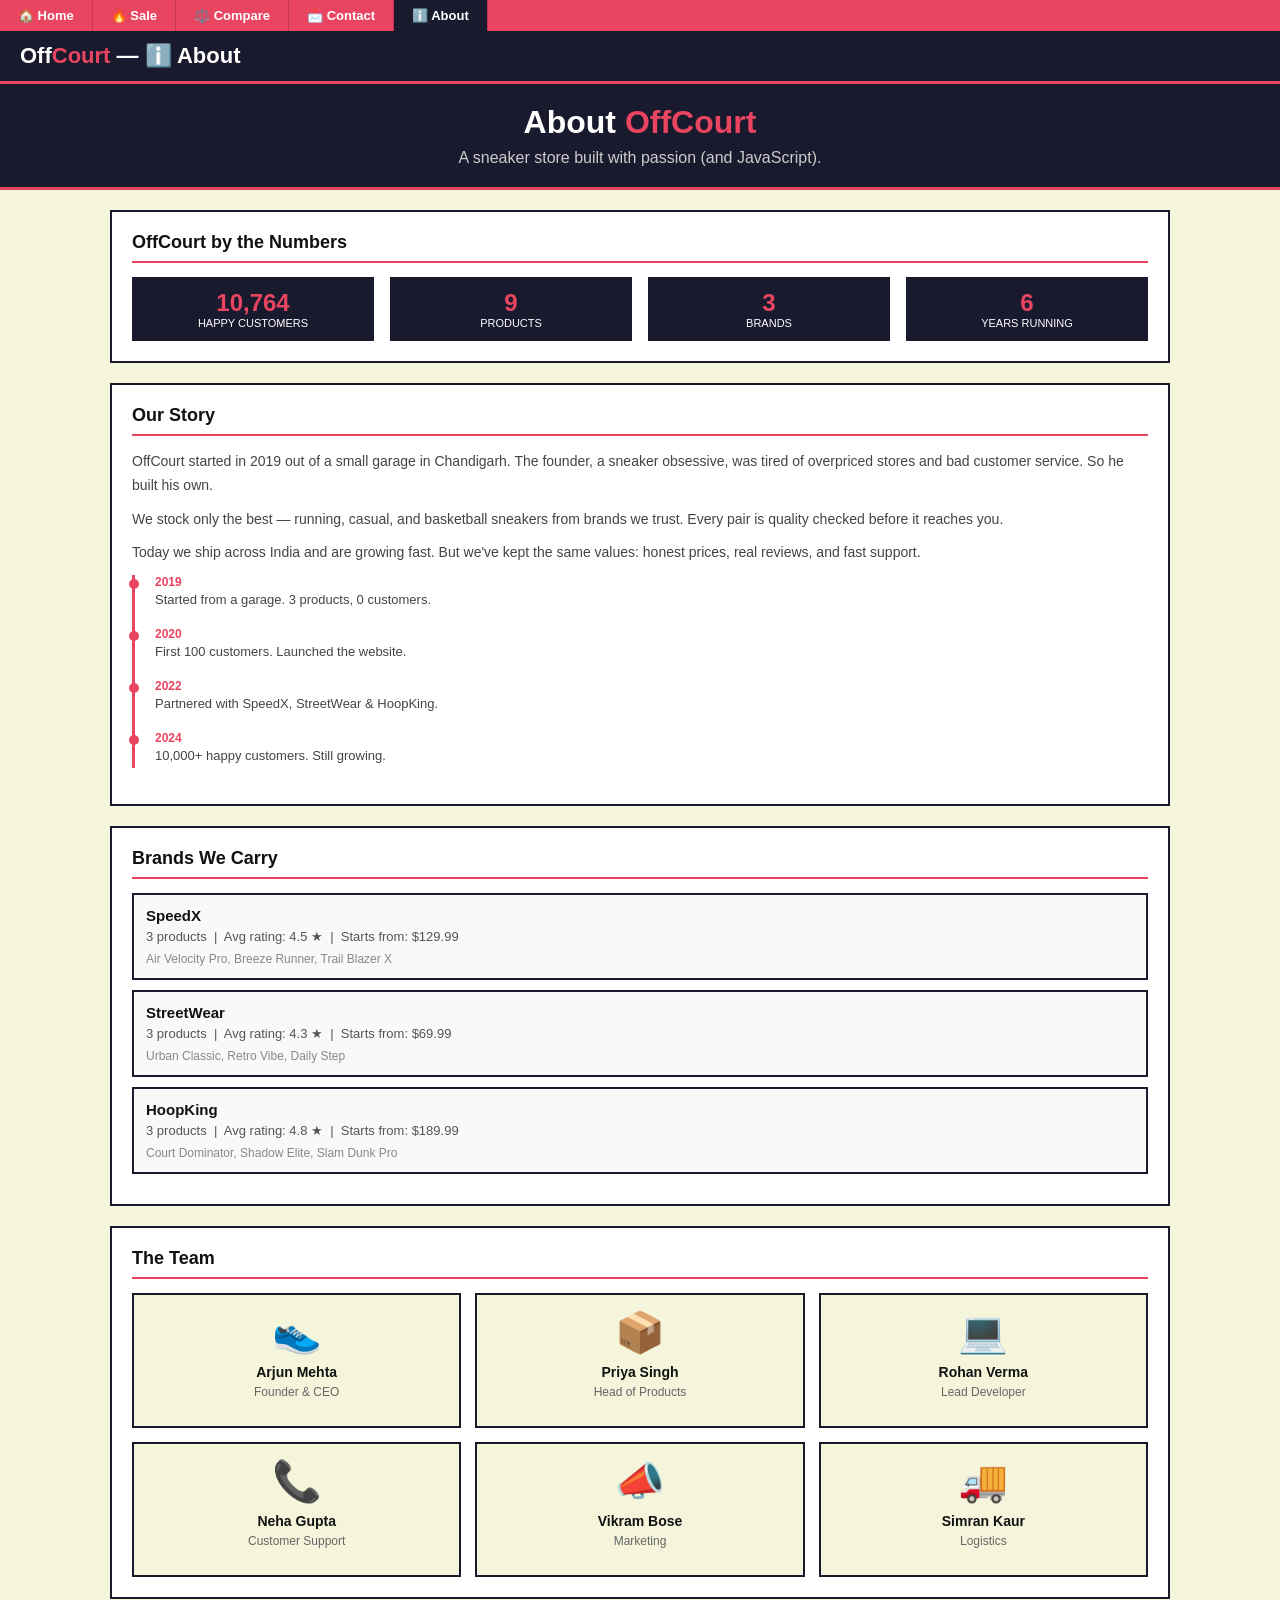
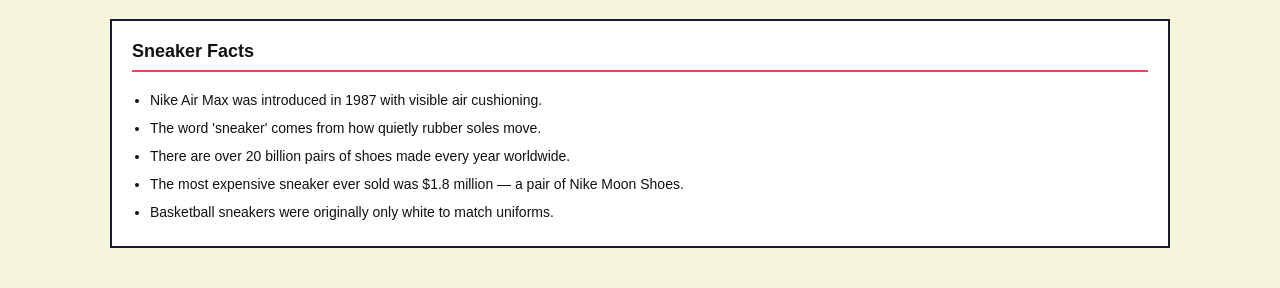
==== about.html @ d86528bd "new commit" ====
<!DOCTYPE html>
<html lang="en">
<head>
  <meta charset="UTF-8" />
  <title>OffCourt — About</title>
  <link rel="stylesheet" href="style.css" />
  <style>
    .about-section { background: white; border: 2px solid #1a1a2e; padding: 20px; margin-bottom: 20px; }
    .about-section h2 { font-size: 18px; border-bottom: 2px solid #e94560; padding-bottom: 8px; margin-bottom: 14px; }
    .about-section p { font-size: 14px; color: #444; line-height: 1.7; margin-bottom: 10px; }
    .team-grid { display: grid; grid-template-columns: repeat(3, 1fr); gap: 14px; }
    @media (max-width: 600px) { .team-grid { grid-template-columns: 1fr; } }
    .team-card { background: #f5f5dc; border: 2px solid #1a1a2e; padding: 14px; text-align: center; }
    .team-card .avatar { font-size: 40px; margin-bottom: 8px; }
    .team-card h4 { font-size: 14px; margin-bottom: 2px; }
    .team-card p { font-size: 12px; color: #666; }
    .timeline { border-left: 3px solid #e94560; padding-left: 20px; margin-top: 10px; }
    .timeline-item { margin-bottom: 16px; position: relative; }
    .timeline-item::before { content: ""; position: absolute; left: -26px; top: 4px; width: 10px; height: 10px; background: #e94560; border-radius: 50%; }
    .timeline-item .year { font-size: 12px; font-weight: bold; color: #e94560; }
    .timeline-item p { font-size: 13px; color: #444; }
    .brand-stat { display: flex; gap: 16px; flex-wrap: wrap; margin-top: 10px; }
    .brand-stat-item { background: #1a1a2e; color: white; padding: 12px 20px; text-align: center; flex: 1; min-width: 120px; }
    .brand-stat-item .num { font-size: 24px; font-weight: bold; color: #e94560; }
    .brand-stat-item .lbl { font-size: 11px; text-transform: uppercase; }
    .counter-num { font-size: 24px; font-weight: bold; color: #e94560; }
  </style>
</head>
<body>

  <div class="page-nav">
    <a href="index.html">🏠 Home</a>
    <a href="sale.html">🔥 Sale</a>
    <a href="compare.html">⚖️ Compare</a>
    <a href="contact.html">📩 Contact</a>
    <a href="about.html" class="active">ℹ️ About</a>
  </div>

  <nav class="navbar">
    <h1>Off<span>Court</span> — ℹ️ About</h1>
  </nav>

  <div class="hero" style="padding:20px;">
    <h2>About <span>OffCourt</span></h2>
    <p>A sneaker store built with passion (and JavaScript).</p>
  </div>

  <div class="main">

    <!-- LIVE STATS — powered by JS counters -->
    <div class="about-section">
      <h2>OffCourt by the Numbers</h2>
      <div class="brand-stat">
        <div class="brand-stat-item">
          <div class="counter-num" id="cnt-customers">0</div>
          <div class="lbl">Happy Customers</div>
        </div>
        <div class="brand-stat-item">
          <div class="counter-num" id="cnt-products">0</div>
          <div class="lbl">Products</div>
        </div>
        <div class="brand-stat-item">
          <div class="counter-num" id="cnt-brands">0</div>
          <div class="lbl">Brands</div>
        </div>
        <div class="brand-stat-item">
          <div class="counter-num" id="cnt-years">0</div>
          <div class="lbl">Years Running</div>
        </div>
      </div>
    </div>

    <!-- OUR STORY -->
    <div class="about-section">
      <h2>Our Story</h2>
      <p>OffCourt started in 2019 out of a small garage in Chandigarh. The founder, a sneaker obsessive, was tired of overpriced stores and bad customer service. So he built his own.</p>
      <p>We stock only the best — running, casual, and basketball sneakers from brands we trust. Every pair is quality checked before it reaches you.</p>
      <p>Today we ship across India and are growing fast. But we've kept the same values: honest prices, real reviews, and fast support.</p>
      <div class="timeline">
        <div class="timeline-item"><div class="year">2019</div><p>Started from a garage. 3 products, 0 customers.</p></div>
        <div class="timeline-item"><div class="year">2020</div><p>First 100 customers. Launched the website.</p></div>
        <div class="timeline-item"><div class="year">2022</div><p>Partnered with SpeedX, StreetWear & HoopKing.</p></div>
        <div class="timeline-item"><div class="year">2024</div><p>10,000+ happy customers. Still growing.</p></div>
      </div>
    </div>

    <!-- BRANDS WE CARRY -->
    <div class="about-section">
      <h2>Brands We Carry</h2>
      <div id="brands-list"></div>
    </div>

    <!-- TEAM -->
    <div class="about-section">
      <h2>The Team</h2>
      <div class="team-grid" id="team-grid"></div>
    </div>

    <!-- FUN SNEAKER FACTS — generated with a loop -->
    <div class="about-section">
      <h2>Sneaker Facts</h2>
      <ul id="facts-list" style="padding-left:18px; font-size:14px; line-height:2;"></ul>
    </div>

  </div>

  <script>
  
  const STORE_NAME    = "OffCourt";
  const FOUNDED_YEAR  = 2019;
  const IS_HIRING     = true;

  console.log("typeof FOUNDED_YEAR:", typeof FOUNDED_YEAR);
  console.log("typeof IS_HIRING:", typeof IS_HIRING);

  
  const targets = { customers: 12400, products: 9, brands: 3, years: 6 };

  function animateCounter(id, target) {
    var current = 0;
    var step    = Math.ceil(target / 60); 
    var timer   = setInterval(function() { 
      current += step;
      if (current >= target) { current = target; clearInterval(timer); }
      document.getElementById(id).textContent = current.toLocaleString();
    }, 30);
  }

  
  for (var key in targets) {
    animateCounter("cnt-" + key, targets[key]);
  }

  
  function formatPrice(p, sym) {
    if (sym === undefined) sym = "$";
    return typeof p === "number" ? sym + p.toFixed(2) : sym + "0.00";
  }

  const sneakers = [
    { id:1, name:"Air Velocity Pro",  brand:"SpeedX",     price:159.99, category:"running",    rating:4.7 },
    { id:2, name:"Urban Classic",     brand:"StreetWear", price:89.99,  category:"casual",     rating:4.3 },
    { id:3, name:"Court Dominator",   brand:"HoopKing",   price:199.99, category:"basketball", rating:4.9 },
    { id:4, name:"Breeze Runner",     brand:"SpeedX",     price:129.99, category:"running",    rating:4.5 },
    { id:5, name:"Retro Vibe",        brand:"StreetWear", price:109.99, category:"casual",     rating:4.6 },
    { id:6, name:"Shadow Elite",      brand:"HoopKing",   price:219.99, category:"basketball", rating:4.8 },
    { id:7, name:"Trail Blazer X",    brand:"SpeedX",     price:174.99, category:"running",    rating:4.4 },
    { id:8, name:"Daily Step",        brand:"StreetWear", price:69.99,  category:"casual",     rating:4.1 },
    { id:9, name:"Slam Dunk Pro",     brand:"HoopKing",   price:189.99, category:"basketball", rating:4.7 },
  ];

  
  const byBrand = sneakers.reduce(function(acc, s) {
    if (!acc[s.brand]) acc[s.brand] = [];
    acc[s.brand].push(s);
    return acc;
  }, {});

  
  var brandHTML = "";
  for (var brand in byBrand) {
    const items     = byBrand[brand];
    
    const avgRating = items.reduce((a, s) => a + s.rating, 0) / items.length;
    
    const cheapest  = items.reduce((min, s) => s.price < min.price ? s : min);
    brandHTML +=
      "<div style='background:#f9f9f9;border:2px solid #1a1a2e;padding:12px;margin-bottom:10px;'>" +
        "<b style='font-size:15px;'>" + brand + "</b>" +
        "<div style='font-size:13px;color:#555;margin-top:4px;'>" +
          items.length + " products &nbsp;|&nbsp; " +
          "Avg rating: " + avgRating.toFixed(1) + " ★ &nbsp;|&nbsp; " +
          "Starts from: " + formatPrice(cheapest.price) +
        "</div>" +
        "<div style='margin-top:8px;font-size:12px;color:#888;'>" +
          items.map(s => s.name).join(", ") +
        "</div>" +
      "</div>";
  }
  document.getElementById("brands-list").innerHTML = brandHTML;

  
  const team = [
    { name: "Arjun Mehta",   role: "Founder & CEO",     emoji: "👟" },
    { name: "Priya Singh",   role: "Head of Products",  emoji: "📦" },
    { name: "Rohan Verma",   role: "Lead Developer",    emoji: "💻" },
    { name: "Neha Gupta",    role: "Customer Support",  emoji: "📞" },
    { name: "Vikram Bose",   role: "Marketing",         emoji: "📣" },
    { name: "Simran Kaur",   role: "Logistics",         emoji: "🚚" },
  ];

  document.getElementById("team-grid").innerHTML = team.map(function(m) {
    return (
      "<div class='team-card'>" +
        "<div class='avatar'>" + m.emoji + "</div>" +
        "<h4>" + m.name + "</h4>" +
        "<p>" + m.role + "</p>" +
      "</div>"
    );
  }).join("");

  
  const facts = [
    "Nike Air Max was introduced in 1987 with visible air cushioning.",
    "The word 'sneaker' comes from how quietly rubber soles move.",
    "There are over 20 billion pairs of shoes made every year worldwide.",
    "The most expensive sneaker ever sold was $1.8 million — a pair of Nike Moon Shoes.",
    "Basketball sneakers were originally only white to match uniforms.",
  ];

  var factsHTML = "";
  var i = 0;
  
  while (i < facts.length) {
    factsHTML += "<li>" + facts[i] + "</li>";
    i++;
  }
  document.getElementById("facts-list").innerHTML = factsHTML;

  console.log(`${STORE_NAME} | Founded: ${FOUNDED_YEAR} | Hiring: ${IS_HIRING}`);
  </script>
</body>
</html>
---- style.css ----
.page-nav { background: #e94560; display: flex; gap: 0; }
.page-nav a { color: white; text-decoration: none; padding: 8px 18px; font-size: 13px; font-weight: bold; border-right: 1px solid #c73652; }
.page-nav a:hover, .page-nav a.active { background: #1a1a2e; }

* { box-sizing: border-box; margin: 0; padding: 0; }

body { background: #f5f5dc; font-family: Arial, sans-serif; color: #111; }

.navbar { background: #1a1a2e; color: white; padding: 12px 20px; display: flex; align-items: center; justify-content: space-between; border-bottom: 3px solid #e94560; }
.navbar h1 { font-size: 22px; }
.navbar h1 span { color: #e94560; }
.navbar button { background: #e94560; color: white; border: 2px solid white; padding: 6px 14px; cursor: pointer; font-size: 14px; font-weight: bold; margin-left: 8px; }
.navbar button:hover { background: #c73652; }

.hero { background: #1a1a2e; color: white; text-align: center; padding: 40px 20px; border-bottom: 3px solid #e94560; }
.hero h2 { font-size: 32px; margin-bottom: 8px; }
.hero h2 span { color: #e94560; }
.hero p { color: #ccc; }

.main { max-width: 1100px; margin: 0 auto; padding: 20px; }

.stats-row { display: flex; gap: 15px; margin-bottom: 20px; flex-wrap: wrap; }
.stat-box { background: white; border: 2px solid #1a1a2e; padding: 12px 20px; flex: 1; min-width: 150px; }
.stat-box .label { font-size: 11px; color: #888; text-transform: uppercase; font-weight: bold; }
.stat-box .value { font-size: 20px; font-weight: bold; color: #1a1a2e; margin-top: 4px; }

.filter-row { display: flex; align-items: center; gap: 10px; flex-wrap: wrap; margin-bottom: 20px; background: white; border: 2px solid #1a1a2e; padding: 12px; }
.filter-btn { background: #f0f0f0; border: 2px solid #1a1a2e; padding: 6px 14px; cursor: pointer; font-size: 13px; font-weight: bold; }
.filter-btn.active { background: #1a1a2e; color: white; }
.filter-btn:hover { background: #e94560; color: white; border-color: #e94560; }
.filter-row input, .filter-row select { border: 2px solid #1a1a2e; padding: 6px 10px; font-size: 13px; background: white; }
.filter-row input { width: 160px; }

.product-grid { display: grid; grid-template-columns: repeat(3, 1fr); gap: 18px; margin-bottom: 30px; }
@media (max-width: 768px) { .product-grid { grid-template-columns: repeat(2, 1fr); } }
@media (max-width: 480px) { .product-grid { grid-template-columns: 1fr; } }

.sneaker-card { background: white; border: 2px solid #1a1a2e; }
.sneaker-card img { width: 100%; height: 180px; object-fit: cover; display: block; border-bottom: 2px solid #1a1a2e; }
.card-body { padding: 12px; }
.card-brand { font-size: 10px; text-transform: uppercase; color: #888; font-weight: bold; }
.card-name { font-size: 15px; font-weight: bold; margin: 4px 0; color: #1a1a2e; }
.card-cat { font-size: 11px; font-weight: bold; padding: 2px 8px; display: inline-block; margin-bottom: 6px; }
.cat-running    { background: #fff3cd; color: #856404; border: 1px solid #ffc107; }
.cat-casual     { background: #d4edda; color: #155724; border: 1px solid #28a745; }
.cat-basketball { background: #f8d7da; color: #721c24; border: 1px solid #dc3545; }
.card-rating { color: #e94560; font-size: 13px; margin-bottom: 8px; }
.card-bottom { display: flex; align-items: center; justify-content: space-between; }
.card-price { font-size: 18px; font-weight: bold; color: #e94560; }
.card-actions { display: flex; gap: 6px; }
.add-btn { background: #1a1a2e; color: white; border: none; padding: 6px 12px; cursor: pointer; font-size: 12px; font-weight: bold; }
.add-btn:hover { background: #e94560; }
.wish-btn { background: white; color: #e94560; border: 2px solid #e94560; padding: 6px 10px; cursor: pointer; }
.wish-btn.wished { background: #e94560; color: white; }
.empty-state { text-align: center; padding: 40px; color: #888; grid-column: 1/-1; border: 2px dashed #ccc; background: white; }

.overlay { display: none; position: fixed; inset: 0; background: rgba(0,0,0,0.5); z-index: 40; }
.overlay.open { display: block; }
.sidebar { display: none; position: fixed; top: 0; right: 0; width: 340px; height: 100%; background: white; border-left: 3px solid #1a1a2e; z-index: 50; flex-direction: column; }
.sidebar.open { display: flex; }
.sidebar-header { background: #1a1a2e; color: white; padding: 14px 16px; display: flex; justify-content: space-between; align-items: center; border-bottom: 3px solid #e94560; }
.sidebar-header h3 { margin: 0; font-size: 16px; }
.close-btn { background: #e94560; color: white; border: none; padding: 4px 10px; cursor: pointer; font-weight: bold; }
.sidebar-body { flex: 1; overflow-y: auto; padding: 14px; }
.sidebar-footer { border-top: 3px solid #1a1a2e; padding: 14px; }

.cart-item { display: flex; gap: 10px; border: 2px solid #ddd; padding: 10px; margin-bottom: 10px; }
.cart-item img { width: 70px; height: 70px; object-fit: cover; }
.cart-item-info { flex: 1; }
.cart-item-name { font-weight: bold; font-size: 13px; margin-bottom: 3px; }
.cart-item-price { font-size: 12px; color: #888; margin-bottom: 6px; }
.qty-row { display: flex; align-items: center; gap: 8px; }
.qty-btn { background: #f0f0f0; border: 2px solid #1a1a2e; width: 26px; height: 26px; cursor: pointer; font-weight: bold; }
.qty-btn:hover { background: #e94560; color: white; border-color: #e94560; }
.qty-val { font-weight: bold; min-width: 20px; text-align: center; }
.remove-btn { background: none; border: none; color: #e94560; cursor: pointer; font-weight: bold; margin-left: auto; }

.promo-row { display: flex; gap: 8px; margin-bottom: 8px; }
.promo-row input { flex: 1; border: 2px solid #1a1a2e; padding: 6px 8px; font-size: 13px; }
.promo-row button { background: #1a1a2e; color: white; border: none; padding: 6px 12px; cursor: pointer; font-weight: bold; }
.promo-row button:hover { background: #e94560; }
.promo-msg { font-size: 12px; min-height: 16px; margin-bottom: 8px; }
.promo-msg.ok { color: green; font-weight: bold; }
.promo-msg.err { color: red; font-weight: bold; }
.discount-row { display: flex; justify-content: space-between; font-size: 13px; color: green; font-weight: bold; margin-bottom: 6px; }
.total-row { display: flex; justify-content: space-between; font-weight: bold; font-size: 17px; padding-top: 8px; border-top: 2px solid #1a1a2e; margin-bottom: 12px; }
.total-row span:last-child { color: #e94560; }
.checkout-btn { width: 100%; background: #e94560; color: white; border: none; padding: 10px; font-size: 15px; font-weight: bold; cursor: pointer; }
.checkout-btn:hover { background: #c73652; }

.wish-item { display: flex; gap: 10px; border: 2px solid #ddd; padding: 10px; margin-bottom: 10px; }
.wish-item img { width: 70px; height: 70px; object-fit: cover; }
.wish-item-info { flex: 1; }
.wish-item-name { font-weight: bold; font-size: 13px; margin-bottom: 4px; }
.wish-item-price { color: #e94560; font-weight: bold; font-size: 13px; margin-bottom: 8px; }
.wish-actions { display: flex; gap: 8px; }
.wish-add-btn { background: #1a1a2e; color: white; border: none; padding: 5px 10px; font-size: 12px; cursor: pointer; font-weight: bold; }
.wish-add-btn:hover { background: #e94560; }
.wish-remove-btn { background: none; border: 2px solid #e94560; color: #e94560; padding: 5px 10px; font-size: 12px; cursor: pointer; font-weight: bold; }

.toast { display: none; position: fixed; bottom: 20px; left: 50%; transform: translateX(-50%); background: #1a1a2e; color: white; padding: 10px 22px; font-size: 14px; font-weight: bold; z-index: 999; border: 2px solid #e94560; white-space: nowrap; }
.toast.show { display: block; }

.empty-msg { text-align: center; color: #888; padding: 30px 0; }
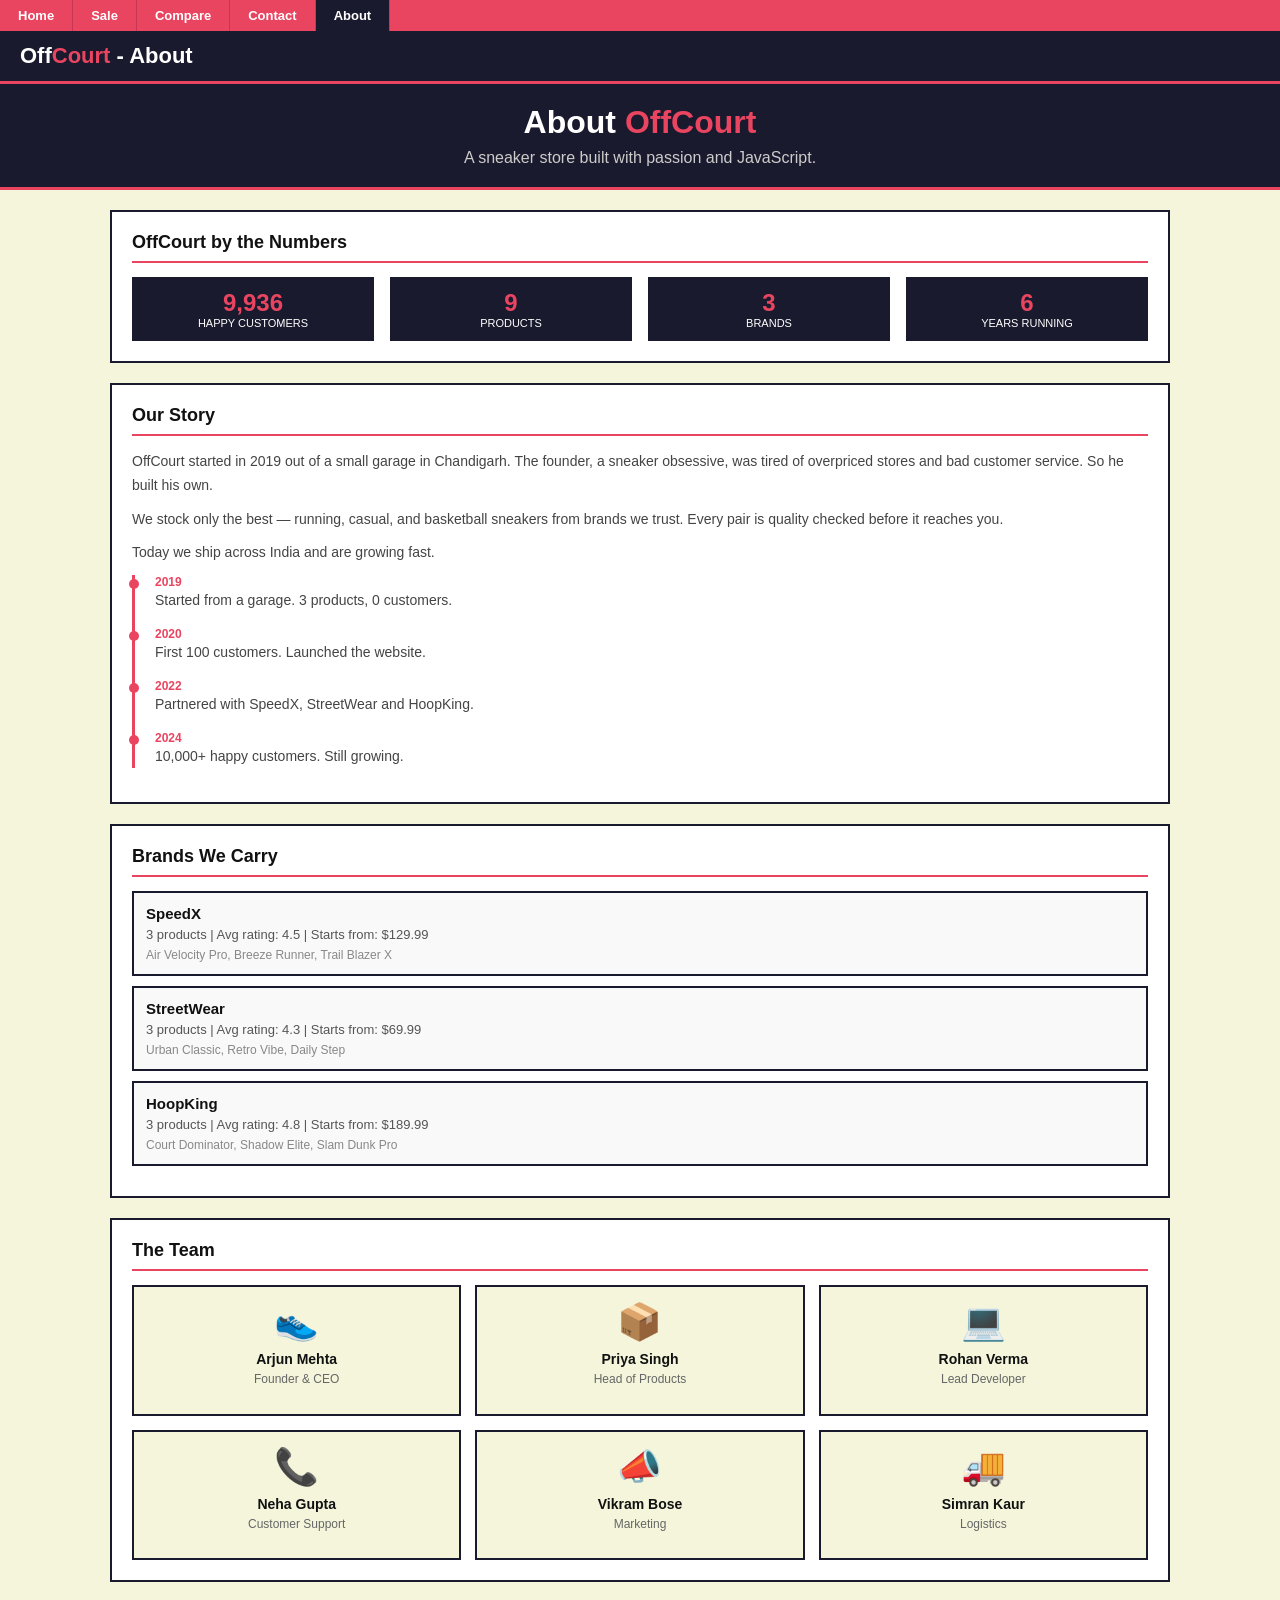
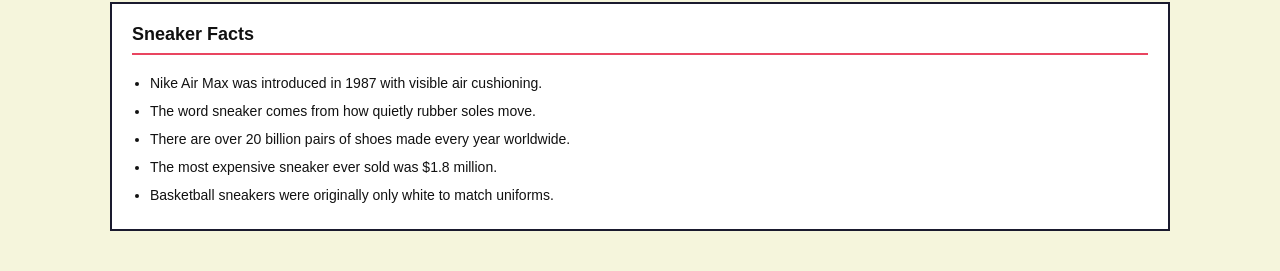
==== commit 3bb55eeb: "last min changes" ====
--- a/about.html
+++ b/about.html
@@ -2,101 +2,82 @@
 <html lang="en">
 <head>
   <meta charset="UTF-8" />
-  <title>OffCourt — About</title>
+  <title>OffCourt - About</title>
   <link rel="stylesheet" href="style.css" />
   <style>
     .about-section { background: white; border: 2px solid #1a1a2e; padding: 20px; margin-bottom: 20px; }
     .about-section h2 { font-size: 18px; border-bottom: 2px solid #e94560; padding-bottom: 8px; margin-bottom: 14px; }
     .about-section p { font-size: 14px; color: #444; line-height: 1.7; margin-bottom: 10px; }
+    .counters-row { display: flex; gap: 16px; flex-wrap: wrap; }
+    .counter-box { background: #1a1a2e; color: white; padding: 12px 20px; text-align: center; flex: 1; min-width: 120px; }
+    .counter-box .num { font-size: 24px; font-weight: bold; color: #e94560; }
+    .counter-box .lbl { font-size: 11px; text-transform: uppercase; }
     .team-grid { display: grid; grid-template-columns: repeat(3, 1fr); gap: 14px; }
     @media (max-width: 600px) { .team-grid { grid-template-columns: 1fr; } }
     .team-card { background: #f5f5dc; border: 2px solid #1a1a2e; padding: 14px; text-align: center; }
-    .team-card .avatar { font-size: 40px; margin-bottom: 8px; }
+    .team-card .avatar { font-size: 36px; margin-bottom: 8px; }
     .team-card h4 { font-size: 14px; margin-bottom: 2px; }
     .team-card p { font-size: 12px; color: #666; }
     .timeline { border-left: 3px solid #e94560; padding-left: 20px; margin-top: 10px; }
-    .timeline-item { margin-bottom: 16px; position: relative; }
+    .timeline-item { margin-bottom: 14px; position: relative; }
     .timeline-item::before { content: ""; position: absolute; left: -26px; top: 4px; width: 10px; height: 10px; background: #e94560; border-radius: 50%; }
     .timeline-item .year { font-size: 12px; font-weight: bold; color: #e94560; }
-    .timeline-item p { font-size: 13px; color: #444; }
-    .brand-stat { display: flex; gap: 16px; flex-wrap: wrap; margin-top: 10px; }
-    .brand-stat-item { background: #1a1a2e; color: white; padding: 12px 20px; text-align: center; flex: 1; min-width: 120px; }
-    .brand-stat-item .num { font-size: 24px; font-weight: bold; color: #e94560; }
-    .brand-stat-item .lbl { font-size: 11px; text-transform: uppercase; }
-    .counter-num { font-size: 24px; font-weight: bold; color: #e94560; }
   </style>
 </head>
 <body>
 
   <div class="page-nav">
-    <a href="index.html">🏠 Home</a>
-    <a href="sale.html">🔥 Sale</a>
-    <a href="compare.html">⚖️ Compare</a>
-    <a href="contact.html">📩 Contact</a>
-    <a href="about.html" class="active">ℹ️ About</a>
+    <a href="index.html">Home</a>
+    <a href="sale.html">Sale</a>
+    <a href="compare.html">Compare</a>
+    <a href="contact.html">Contact</a>
+    <a href="about.html" class="active">About</a>
   </div>
 
   <nav class="navbar">
-    <h1>Off<span>Court</span> — ℹ️ About</h1>
+    <h1>Off<span>Court</span> - About</h1>
   </nav>
 
   <div class="hero" style="padding:20px;">
     <h2>About <span>OffCourt</span></h2>
-    <p>A sneaker store built with passion (and JavaScript).</p>
+    <p>A sneaker store built with passion and JavaScript.</p>
   </div>
 
   <div class="main">
 
-    <!-- LIVE STATS — powered by JS counters -->
     <div class="about-section">
       <h2>OffCourt by the Numbers</h2>
-      <div class="brand-stat">
-        <div class="brand-stat-item">
-          <div class="counter-num" id="cnt-customers">0</div>
-          <div class="lbl">Happy Customers</div>
-        </div>
-        <div class="brand-stat-item">
-          <div class="counter-num" id="cnt-products">0</div>
-          <div class="lbl">Products</div>
-        </div>
-        <div class="brand-stat-item">
-          <div class="counter-num" id="cnt-brands">0</div>
-          <div class="lbl">Brands</div>
-        </div>
-        <div class="brand-stat-item">
-          <div class="counter-num" id="cnt-years">0</div>
-          <div class="lbl">Years Running</div>
-        </div>
+      <div class="counters-row">
+        <div class="counter-box"><div class="num" id="cnt-customers">0</div><div class="lbl">Happy Customers</div></div>
+        <div class="counter-box"><div class="num" id="cnt-products">0</div><div class="lbl">Products</div></div>
+        <div class="counter-box"><div class="num" id="cnt-brands">0</div><div class="lbl">Brands</div></div>
+        <div class="counter-box"><div class="num" id="cnt-years">0</div><div class="lbl">Years Running</div></div>
       </div>
     </div>
 
-    <!-- OUR STORY -->
     <div class="about-section">
       <h2>Our Story</h2>
       <p>OffCourt started in 2019 out of a small garage in Chandigarh. The founder, a sneaker obsessive, was tired of overpriced stores and bad customer service. So he built his own.</p>
       <p>We stock only the best — running, casual, and basketball sneakers from brands we trust. Every pair is quality checked before it reaches you.</p>
-      <p>Today we ship across India and are growing fast. But we've kept the same values: honest prices, real reviews, and fast support.</p>
+      <p>Today we ship across India and are growing fast.</p>
       <div class="timeline">
         <div class="timeline-item"><div class="year">2019</div><p>Started from a garage. 3 products, 0 customers.</p></div>
         <div class="timeline-item"><div class="year">2020</div><p>First 100 customers. Launched the website.</p></div>
-        <div class="timeline-item"><div class="year">2022</div><p>Partnered with SpeedX, StreetWear & HoopKing.</p></div>
+        <div class="timeline-item"><div class="year">2022</div><p>Partnered with SpeedX, StreetWear and HoopKing.</p></div>
         <div class="timeline-item"><div class="year">2024</div><p>10,000+ happy customers. Still growing.</p></div>
       </div>
     </div>
 
-    <!-- BRANDS WE CARRY -->
     <div class="about-section">
       <h2>Brands We Carry</h2>
       <div id="brands-list"></div>
     </div>
 
-    <!-- TEAM -->
     <div class="about-section">
       <h2>The Team</h2>
       <div class="team-grid" id="team-grid"></div>
     </div>
 
-    <!-- FUN SNEAKER FACTS — generated with a loop -->
     <div class="about-section">
       <h2>Sneaker Facts</h2>
       <ul id="facts-list" style="padding-left:18px; font-size:14px; line-height:2;"></ul>
@@ -105,37 +86,13 @@
   </div>
 
   <script>
-  
-  const STORE_NAME    = "OffCourt";
-  const FOUNDED_YEAR  = 2019;
-  const IS_HIRING     = true;
-
-  console.log("typeof FOUNDED_YEAR:", typeof FOUNDED_YEAR);
-  console.log("typeof IS_HIRING:", typeof IS_HIRING);
-
-  
-  const targets = { customers: 12400, products: 9, brands: 3, years: 6 };
-
-  function animateCounter(id, target) {
-    var current = 0;
-    var step    = Math.ceil(target / 60); 
-    var timer   = setInterval(function() { 
-      current += step;
-      if (current >= target) { current = target; clearInterval(timer); }
-      document.getElementById(id).textContent = current.toLocaleString();
-    }, 30);
-  }
-
-  
-  for (var key in targets) {
-    animateCounter("cnt-" + key, targets[key]);
-  }
-
-  
-  function formatPrice(p, sym) {
-    if (sym === undefined) sym = "$";
-    return typeof p === "number" ? sym + p.toFixed(2) : sym + "0.00";
-  }
+  const STORE_NAME = "OffCourt";
+  const FOUNDED = 2019;
+  const HIRING = true;
+
+  console.log(typeof STORE_NAME);
+  console.log(typeof FOUNDED);
+  console.log(typeof HIRING);
 
   const sneakers = [
     { id:1, name:"Air Velocity Pro",  brand:"SpeedX",     price:159.99, category:"running",    rating:4.7 },
@@ -149,44 +106,71 @@
     { id:9, name:"Slam Dunk Pro",     brand:"HoopKing",   price:189.99, category:"basketball", rating:4.7 },
   ];
 
-  
-  const byBrand = sneakers.reduce(function(acc, s) {
-    if (!acc[s.brand]) acc[s.brand] = [];
+  function formatPrice(price) {
+    return "$" + price.toFixed(2);
+  }
+
+  var targets = { customers: 12400, products: 9, brands: 3, years: 6 };
+
+  for (var key in targets) {
+    animateCounter("cnt-" + key, targets[key]);
+  }
+
+  function animateCounter(id, target) {
+    var current = 0;
+    var step = Math.ceil(target / 60);
+    var timer = setInterval(function() {
+      current = current + step;
+      if (current >= target) {
+        current = target;
+        clearInterval(timer);
+      }
+      document.getElementById(id).textContent = current.toLocaleString();
+    }, 30);
+  }
+
+  var byBrand = sneakers.reduce(function(acc, s) {
+    if (!acc[s.brand]) {
+      acc[s.brand] = [];
+    }
     acc[s.brand].push(s);
     return acc;
   }, {});
 
-  
   var brandHTML = "";
   for (var brand in byBrand) {
-    const items     = byBrand[brand];
-    
-    const avgRating = items.reduce((a, s) => a + s.rating, 0) / items.length;
-    
-    const cheapest  = items.reduce((min, s) => s.price < min.price ? s : min);
+    var items = byBrand[brand];
+    var totalRating = items.reduce(function(acc, s) {
+      return acc + s.rating;
+    }, 0);
+    var avgRating = totalRating / items.length;
+    var cheapest = items.reduce(function(min, s) {
+      if (s.price < min.price) {
+        return s;
+      }
+      return min;
+    });
+    var nameList = items.map(function(s) {
+      return s.name;
+    }).join(", ");
     brandHTML +=
       "<div style='background:#f9f9f9;border:2px solid #1a1a2e;padding:12px;margin-bottom:10px;'>" +
         "<b style='font-size:15px;'>" + brand + "</b>" +
         "<div style='font-size:13px;color:#555;margin-top:4px;'>" +
-          items.length + " products &nbsp;|&nbsp; " +
-          "Avg rating: " + avgRating.toFixed(1) + " ★ &nbsp;|&nbsp; " +
-          "Starts from: " + formatPrice(cheapest.price) +
+          items.length + " products | Avg rating: " + avgRating.toFixed(1) + " | Starts from: " + formatPrice(cheapest.price) +
         "</div>" +
-        "<div style='margin-top:8px;font-size:12px;color:#888;'>" +
-          items.map(s => s.name).join(", ") +
-        "</div>" +
+        "<div style='margin-top:6px;font-size:12px;color:#888;'>" + nameList + "</div>" +
       "</div>";
   }
   document.getElementById("brands-list").innerHTML = brandHTML;
 
-  
-  const team = [
-    { name: "Arjun Mehta",   role: "Founder & CEO",     emoji: "👟" },
-    { name: "Priya Singh",   role: "Head of Products",  emoji: "📦" },
-    { name: "Rohan Verma",   role: "Lead Developer",    emoji: "💻" },
-    { name: "Neha Gupta",    role: "Customer Support",  emoji: "📞" },
-    { name: "Vikram Bose",   role: "Marketing",         emoji: "📣" },
-    { name: "Simran Kaur",   role: "Logistics",         emoji: "🚚" },
+  var team = [
+    { name: "Arjun Mehta",  role: "Founder & CEO",    emoji: "👟" },
+    { name: "Priya Singh",  role: "Head of Products",  emoji: "📦" },
+    { name: "Rohan Verma",  role: "Lead Developer",    emoji: "💻" },
+    { name: "Neha Gupta",   role: "Customer Support",  emoji: "📞" },
+    { name: "Vikram Bose",  role: "Marketing",         emoji: "📣" },
+    { name: "Simran Kaur",  role: "Logistics",         emoji: "🚚" },
   ];
 
   document.getElementById("team-grid").innerHTML = team.map(function(m) {
@@ -199,25 +183,23 @@
     );
   }).join("");
 
-  
-  const facts = [
+  var facts = [
     "Nike Air Max was introduced in 1987 with visible air cushioning.",
-    "The word 'sneaker' comes from how quietly rubber soles move.",
+    "The word sneaker comes from how quietly rubber soles move.",
     "There are over 20 billion pairs of shoes made every year worldwide.",
-    "The most expensive sneaker ever sold was $1.8 million — a pair of Nike Moon Shoes.",
+    "The most expensive sneaker ever sold was $1.8 million.",
     "Basketball sneakers were originally only white to match uniforms.",
   ];
 
   var factsHTML = "";
   var i = 0;
-  
   while (i < facts.length) {
-    factsHTML += "<li>" + facts[i] + "</li>";
-    i++;
+    factsHTML = factsHTML + "<li>" + facts[i] + "</li>";
+    i = i + 1;
   }
   document.getElementById("facts-list").innerHTML = factsHTML;
 
-  console.log(`${STORE_NAME} | Founded: ${FOUNDED_YEAR} | Hiring: ${IS_HIRING}`);
+  console.log(`${STORE_NAME} | Founded: ${FOUNDED} | Hiring: ${HIRING}`);
   </script>
 </body>
-</html>+</html>
--- a/style.css
+++ b/style.css
@@ -1,10 +1,9 @@
-.page-nav { background: #e94560; display: flex; gap: 0; }
+* { box-sizing: border-box; margin: 0; padding: 0; }
+body { background: #f5f5dc; font-family: Arial, sans-serif; color: #111; }
+
+.page-nav { background: #e94560; display: flex; }
 .page-nav a { color: white; text-decoration: none; padding: 8px 18px; font-size: 13px; font-weight: bold; border-right: 1px solid #c73652; }
 .page-nav a:hover, .page-nav a.active { background: #1a1a2e; }
-
-* { box-sizing: border-box; margin: 0; padding: 0; }
-
-body { background: #f5f5dc; font-family: Arial, sans-serif; color: #111; }
 
 .navbar { background: #1a1a2e; color: white; padding: 12px 20px; display: flex; align-items: center; justify-content: space-between; border-bottom: 3px solid #e94560; }
 .navbar h1 { font-size: 22px; }
@@ -101,4 +100,4 @@
 .toast { display: none; position: fixed; bottom: 20px; left: 50%; transform: translateX(-50%); background: #1a1a2e; color: white; padding: 10px 22px; font-size: 14px; font-weight: bold; z-index: 999; border: 2px solid #e94560; white-space: nowrap; }
 .toast.show { display: block; }
 
-.empty-msg { text-align: center; color: #888; padding: 30px 0; }+.empty-msg { text-align: center; color: #888; padding: 30px 0; }
